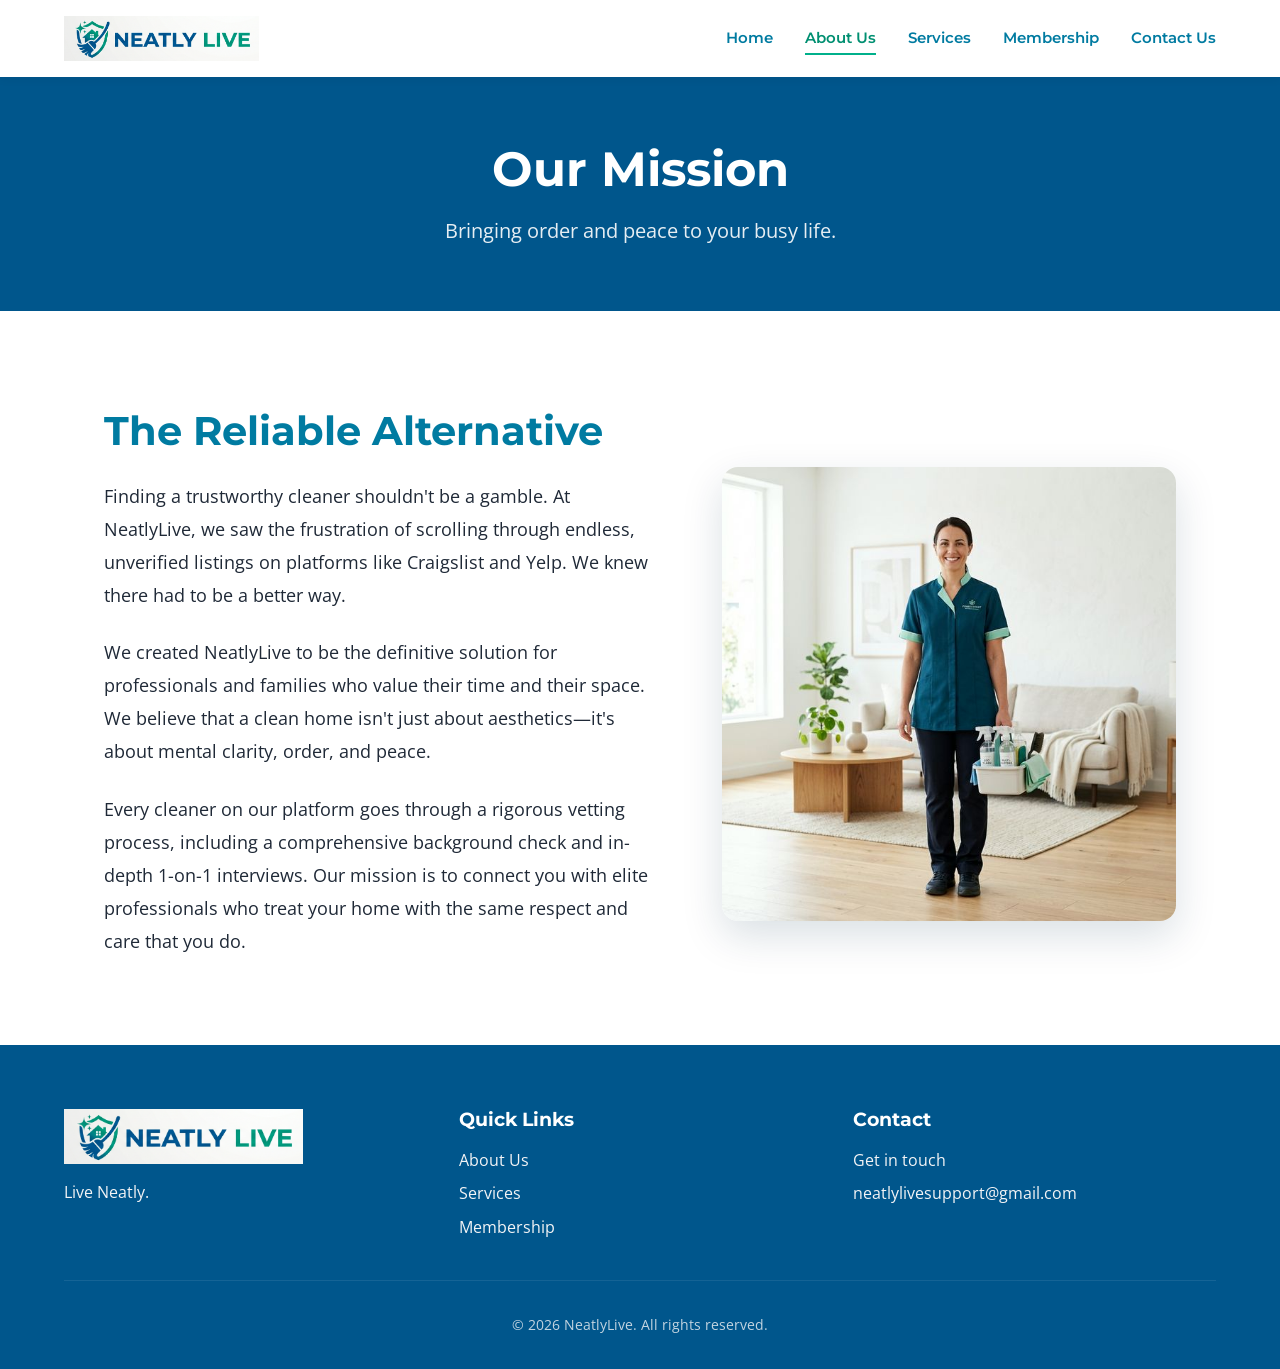
==== about.html @ 46726554 "yuh" ====
<!DOCTYPE html>
<html lang="en">

<head>
    <meta charset="UTF-8">
    <meta name="viewport" content="width=device-width, initial-scale=1.0">
    <title>About Us | NeatlyLive</title>
    <link
        href="https://fonts.googleapis.com/css2?family=Montserrat:wght@400;600;800&family=Open+Sans:wght@400;600&display=swap"
        rel="stylesheet">
    <link rel="stylesheet" href="index.css">
    <link rel="stylesheet" href="https://cdnjs.cloudflare.com/ajax/libs/font-awesome/6.4.0/css/all.min.css">
    <style>
        .page-header {
            background-color: var(--color-primary-navy);
            color: var(--color-bg-white);
            padding: 4rem 5%;
            text-align: center;
        }

        .page-header h1 {
            color: var(--color-bg-white);
            font-size: 3rem;
            margin-bottom: 1rem;
        }

        .about-content {
            display: flex;
            flex-wrap: wrap;
            gap: 4rem;
            align-items: center;
            margin-top: 2rem;
        }

        .about-text {
            flex: 1 1 500px;
        }

        .about-text h2 {
            font-size: 2.5rem;
            color: var(--color-primary-teal);
            margin-bottom: 1.5rem;
        }

        .about-text p {
            font-size: 1.15rem;
            margin-bottom: 1.5rem;
            color: var(--color-text-dark);
            line-height: 1.8;
        }

        .about-image {
            flex: 1 1 400px;
            border-radius: 16px;
            overflow: hidden;
            box-shadow: 0 15px 40px rgba(0, 48, 73, 0.15);
        }

        .about-image img {
            width: 100%;
            height: auto;
            display: block;
            object-fit: cover;
        }
    </style>
</head>

<body>
    <!-- Sticky Navigation -->
    <nav class="navbar" id="navbar">
        <a href="index.html" class="logo" style="display: flex; align-items: center;">
            <img src="LOGO_W%3AO%20SLOGAN%20LONG.png" alt="NeatlyLive Logo" style="height: 45px; width: auto;">
        </a>
        <div class="nav-links">
            <a href="index.html">Home</a>
            <a href="about.html" class="active">About Us</a>
            <a href="services.html">Services</a>
            <a href="membership.html">Membership</a>
            <a href="contact.html">Contact Us</a>
        </div>
    </nav>

    <header class="page-header">
        <h1>Our Mission</h1>
        <p style="font-size: 1.25rem; opacity: 0.9;">Bringing order and peace to your busy life.</p>
    </header>

    <section class="container">
        <div class="about-content">
            <div class="about-text">
                <h2>The Reliable Alternative</h2>
                <p>Finding a trustworthy cleaner shouldn't be a gamble. At NeatlyLive, we saw the frustration of scrolling
                    through endless, unverified listings on platforms like Craigslist and Yelp. We knew there had to be
                    a better way.</p>
                <p>We created NeatlyLive to be the definitive solution for professionals and families who value their time
                    and their space. We believe that a clean home isn't just about aesthetics—it's about mental clarity,
                    order, and peace.</p>
                <p>Every cleaner on our platform goes through a rigorous vetting process, including a comprehensive
                    background check and in-depth 1-on-1 interviews. Our mission is to connect you with elite
                    professionals who treat your home with the same respect and care that you do.</p>
            </div>
            <div class="about-image">
                <img src="about_team.png"
                    alt="A smiling, professional NeatlyLive team member holding cleaning supplies in a bright home.">
            </div>
        </div>
    </section>

    <!-- Footer base -->
    <footer class="footer">
        <div class="footer-content">
            <div class="footer-col">
                <a href="index.html" class="logo" style="display:block; margin-bottom: 1rem;">
                    <img src="LOGO_W%3AO%20SLOGAN%20LONG.png" alt="NeatlyLive Logo" style="height: 55px; width: auto;">
                </a>
                <p>Live Neatly.</p>
            </div>
            <div class="footer-col">
                <h3>Quick Links</h3>
                <ul style="padding:0;">
                    <li><a href="about.html">About Us</a></li>
                    <li><a href="services.html">Services</a></li>
                    <li><a href="membership.html">Membership</a></li>
                </ul>
            </div>
            <div class="footer-col">
                <h3>Contact</h3>
                <ul style="padding:0;">
                    <li><a href="contact.html">Get in touch</a></li>
                    <li>neatlylivesupport@gmail.com</li>
                </ul>
            </div>
        </div>
        <div class="footer-bottom">
            <p>&copy; 2026 NeatlyLive. All rights reserved.</p>
        </div>
    </footer>

    <script src="app.js"></script>
</body>

</html>
---- index.css ----
:root {
  /* Color Palette */
  --color-primary-navy: #00568c;
  --color-primary-teal: #007ba1;
  --color-accent-mint: #00b08b;
  --color-accent-mint-dark: #008f71;
  
  --color-text-dark: #1f2937;
  --color-text-light: #f3f4f6;
  --color-bg-white: #ffffff;
  --color-bg-light: #f9fafb;

  --font-primary: 'Montserrat', sans-serif;
  --font-secondary: 'Open Sans', sans-serif;
  
  --spacing-sm: 0.5rem;
  --spacing-md: 1rem;
  --spacing-lg: 2rem;
  --spacing-xl: 4rem;
  
  --transition-fast: 0.2s ease;
  --transition-normal: 0.3s ease;
}

/* Resets */
*, *::before, *::after {
  box-sizing: border-box;
  margin: 0;
  padding: 0;
}

html {
  scroll-behavior: smooth;
  font-size: 16px;
}

body {
  font-family: var(--font-secondary);
  color: var(--color-text-dark);
  background-color: var(--color-bg-white);
  line-height: 1.6;
}

h1, h2, h3, h4, h5, h6 {
  font-family: var(--font-primary);
  font-weight: 700;
  color: var(--color-primary-navy);
  margin-bottom: var(--spacing-md);
  line-height: 1.2;
}

a {
  text-decoration: none;
  color: inherit;
  transition: color var(--transition-fast);
}

ul {
  list-style: none;
}

img {
  max-width: 100%;
  display: block;
}

/* Navigation - Sticky */
.navbar {
  position: sticky;
  top: 0;
  width: 100%;
  background-color: var(--color-bg-white);
  box-shadow: 0 2px 10px rgba(0, 0, 0, 0.05);
  z-index: 1000;
  display: flex;
  justify-content: space-between;
  align-items: center;
  padding: 1rem 5%;
  transition: background-color var(--transition-normal);
}

.navbar .logo {
  font-family: var(--font-primary);
  font-size: 1.5rem;
  font-weight: 800;
  color: var(--color-primary-navy);
  display: flex;
  align-items: center;
  gap: 0.5rem;
}

.navbar .logo span {
  color: var(--color-accent-mint-dark);
}

.nav-links {
  display: flex;
  gap: 2rem;
}

.nav-links a {
  font-weight: 600;
  color: var(--color-primary-teal);
  position: relative;
  font-family: var(--font-primary);
  font-size: 0.95rem;
}

.nav-links a::after {
  content: '';
  position: absolute;
  width: 0;
  height: 2px;
  bottom: -4px;
  left: 0;
  background-color: var(--color-accent-mint);
  transition: width var(--transition-normal);
}

.nav-links a:hover::after, .nav-links a.active::after {
  width: 100%;
}

.nav-links a:hover, .nav-links a.active {
  color: var(--color-accent-mint-dark);
}

/* Call to Action Buttons */
.btn {
  display: inline-block;
  padding: 0.75rem 1.5rem;
  border-radius: 8px;
  font-family: var(--font-primary);
  font-weight: 600;
  text-align: center;
  cursor: pointer;
  transition: all var(--transition-normal);
  border: none;
  outline: none;
}

.btn-primary {
  background-color: var(--color-primary-navy);
  color: var(--color-bg-white);
}

.btn-primary:hover {
  background-color: var(--color-primary-teal);
  transform: translateY(-2px);
  box-shadow: 0 4px 10px rgba(0, 48, 73, 0.2);
}

.btn-accent {
  background-color: var(--color-accent-mint);
  color: var(--color-primary-navy);
}

.btn-accent:hover {
  background-color: var(--color-accent-mint-dark);
  color: var(--color-bg-white);
  transform: translateY(-2px);
  box-shadow: 0 4px 10px rgba(74, 222, 128, 0.3);
}

/* Container Utilities */
.container {
  max-width: 1200px;
  margin: 0 auto;
  padding: var(--spacing-xl) 5%;
}

.section-title {
  text-align: center;
  font-size: 2.5rem;
  margin-bottom: var(--spacing-lg);
  position: relative;
  display: inline-block;
}

.section-title::after {
  content: '';
  position: absolute;
  width: 50%;
  height: 4px;
  background-color: var(--color-accent-mint);
  bottom: -10px;
  left: 25%;
  border-radius: 2px;
}

/* Hero Section Base */
.hero {
  min-height: 80vh;
  display: flex;
  align-items: center;
  justify-content: center;
  text-align: center;
  background-size: cover;
  background-position: center;
  position: relative;
  color: var(--color-bg-white);
}

.hero-overlay {
  position: absolute;
  top: 0;
  left: 0;
  width: 100%;
  height: 100%;
  background-color: rgba(0, 48, 73, 0.6); /* Navy tint */
  z-index: 1;
}

.hero-content {
  position: relative;
  z-index: 2;
  max-width: 800px;
  padding: 2rem;
}

.hero-content h1 {
  color: var(--color-bg-white);
  font-size: 4rem;
  margin-bottom: 1.5rem;
  text-shadow: 0 2px 4px rgba(0,0,0,0.5);
}

.hero-content p {
  font-size: 1.25rem;
  margin-bottom: 2rem;
  text-shadow: 0 1px 3px rgba(0,0,0,0.5);
}

/* Footer */
.footer {
  background-color: var(--color-primary-navy);
  color: var(--color-text-light);
  padding: 4rem 5% 2rem;
  font-family: var(--font-secondary);
}

.footer-content {
  max-width: 1200px;
  margin: 0 auto;
  display: grid;
  grid-template-columns: repeat(auto-fit, minmax(250px, 1fr));
  gap: 2rem;
  margin-bottom: 2rem;
}

.footer-col h3 {
  color: var(--color-bg-white);
  margin-bottom: 1rem;
}

.footer-col ul li {
  margin-bottom: 0.5rem;
}

.footer-col a:hover {
  color: var(--color-accent-mint);
}

.footer-bottom {
  text-align: center;
  padding-top: 2rem;
  border-top: 1px solid rgba(255, 255, 255, 0.1);
  font-size: 0.9rem;
  opacity: 0.8;
}

/* Responsive adjustments */
@media (max-width: 768px) {
  .nav-links {
    display: none; 
  }
  
  .hero-content h1 {
    font-size: 2.5rem;
  }
}
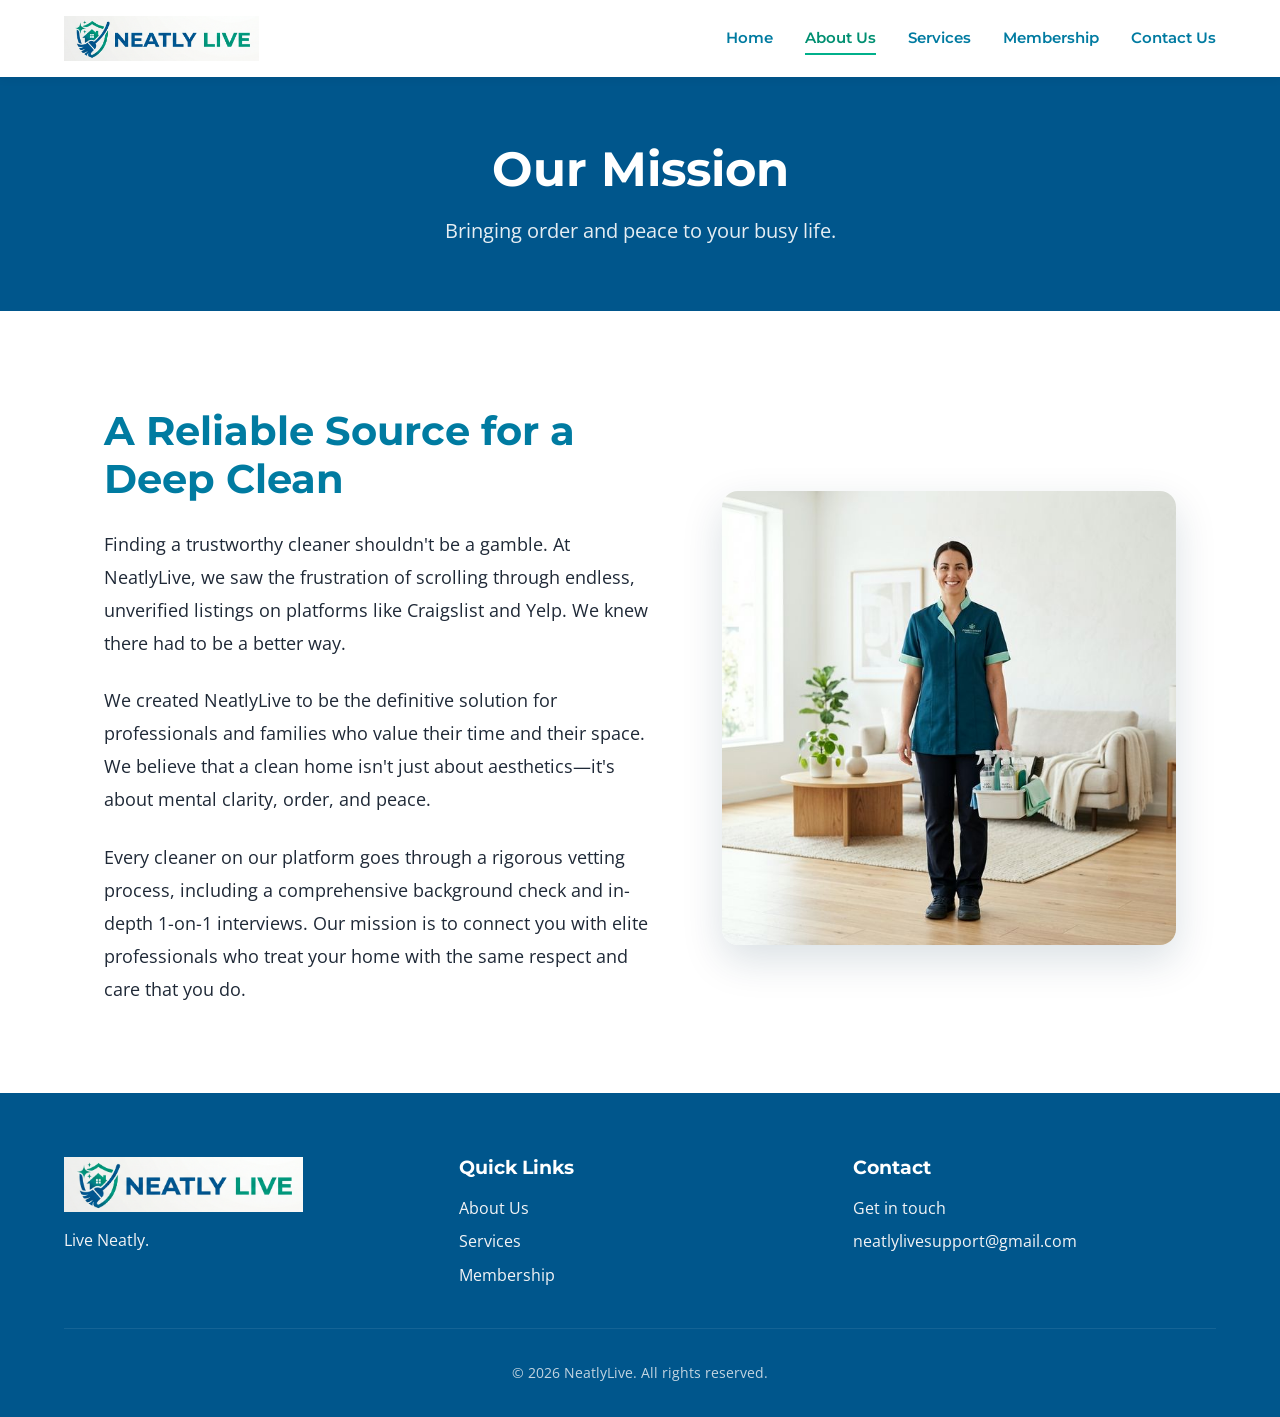
==== commit 1b5210ba: "yhe" ====
--- a/about.html
+++ b/about.html
@@ -88,7 +88,7 @@
     <section class="container">
         <div class="about-content">
             <div class="about-text">
-                <h2>The Reliable Alternative</h2>
+                <h2>A Reliable Source for a Deep Clean</h2>
                 <p>Finding a trustworthy cleaner shouldn't be a gamble. At NeatlyLive, we saw the frustration of scrolling
                     through endless, unverified listings on platforms like Craigslist and Yelp. We knew there had to be
                     a better way.</p>
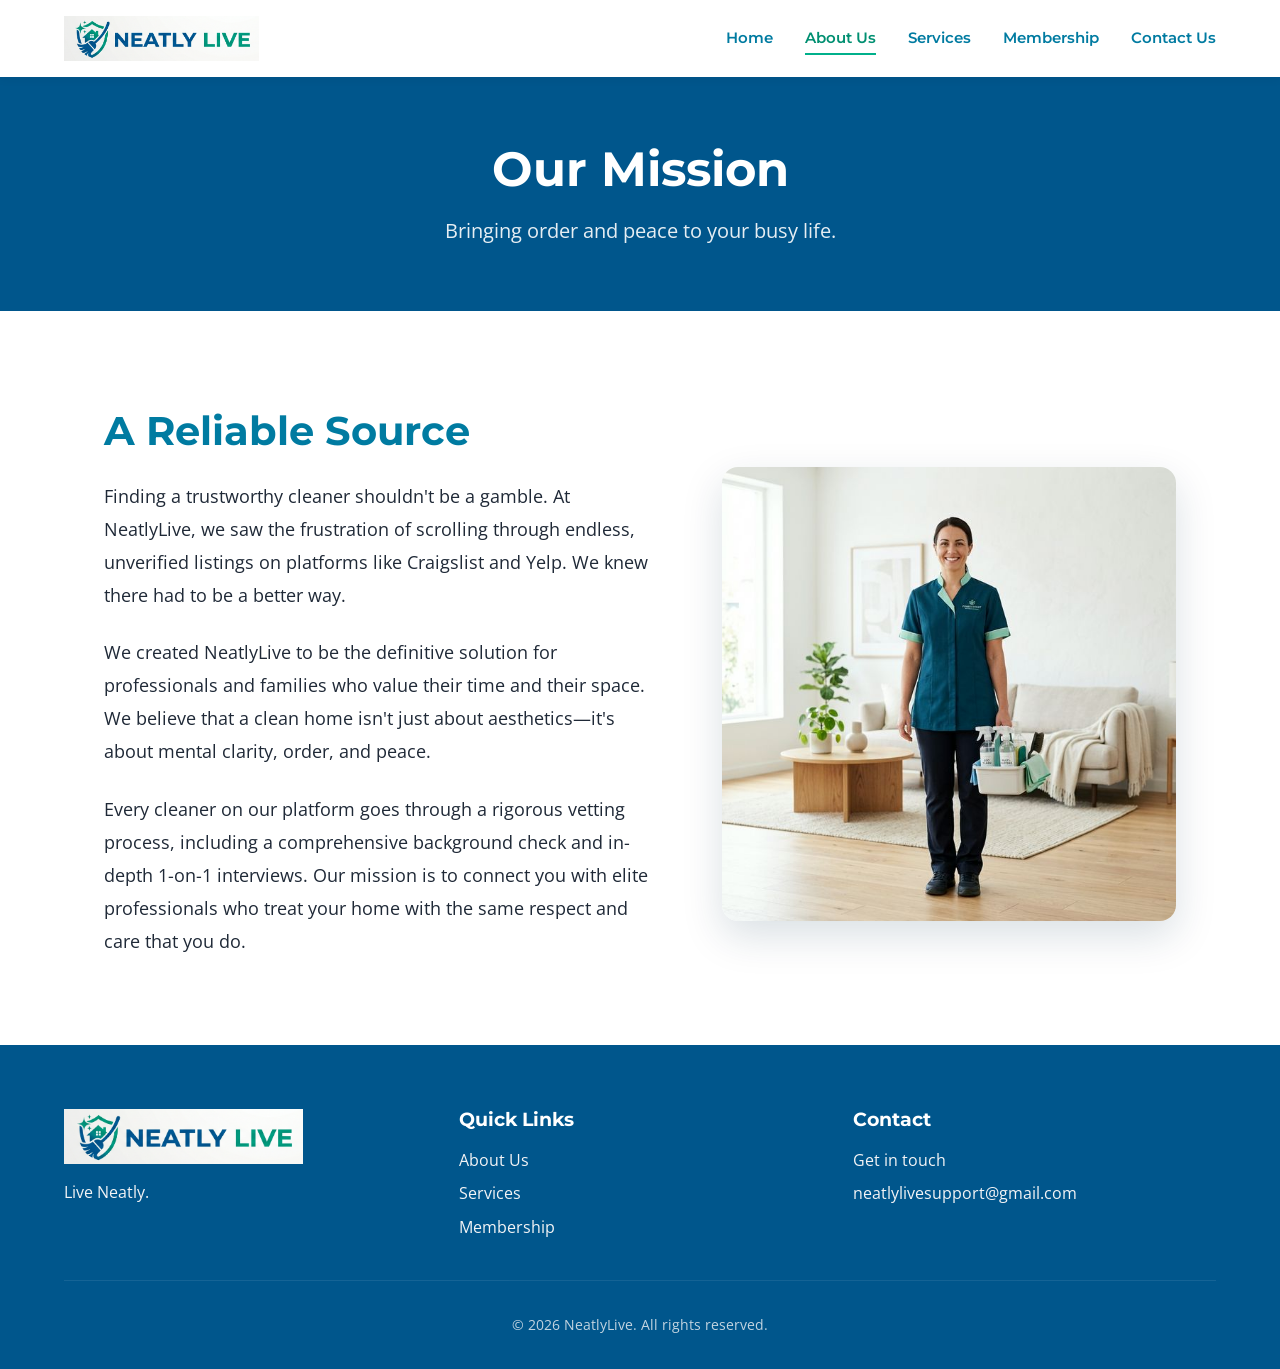
==== commit a6332ca3: "Update about.html" ====
--- a/about.html
+++ b/about.html
@@ -88,11 +88,13 @@
     <section class="container">
         <div class="about-content">
             <div class="about-text">
-                <h2>A Reliable Source for a Deep Clean</h2>
-                <p>Finding a trustworthy cleaner shouldn't be a gamble. At NeatlyLive, we saw the frustration of scrolling
+                <h2>A Reliable Source</h2>
+                <p>Finding a trustworthy cleaner shouldn't be a gamble. At NeatlyLive, we saw the frustration of
+                    scrolling
                     through endless, unverified listings on platforms like Craigslist and Yelp. We knew there had to be
                     a better way.</p>
-                <p>We created NeatlyLive to be the definitive solution for professionals and families who value their time
+                <p>We created NeatlyLive to be the definitive solution for professionals and families who value their
+                    time
                     and their space. We believe that a clean home isn't just about aesthetics—it's about mental clarity,
                     order, and peace.</p>
                 <p>Every cleaner on our platform goes through a rigorous vetting process, including a comprehensive
--- a/index.css
+++ b/index.css
@@ -152,7 +152,7 @@
 
 .btn-accent {
   background-color: var(--color-accent-mint);
-  color: var(--color-primary-navy);
+  color: var(--color-bg-white);
 }
 
 .btn-accent:hover {
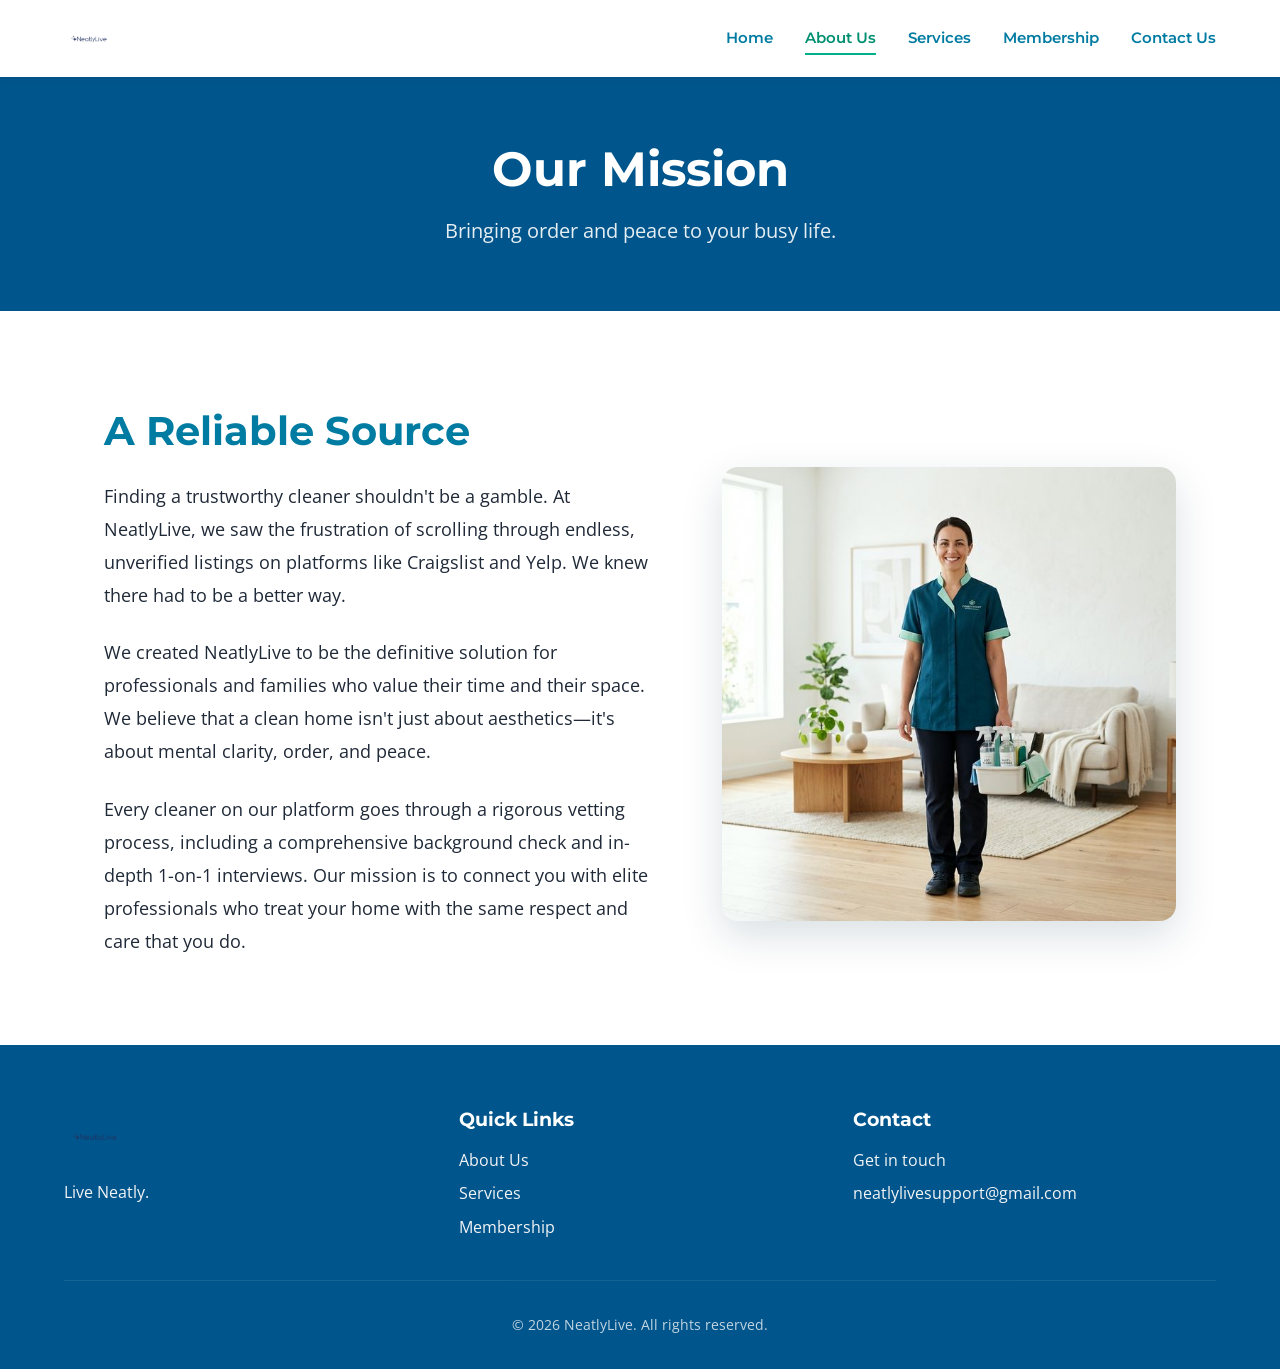
==== commit a07a324a: "f" ====
--- a/about.html
+++ b/about.html
@@ -69,7 +69,7 @@
     <!-- Sticky Navigation -->
     <nav class="navbar" id="navbar">
         <a href="index.html" class="logo" style="display: flex; align-items: center;">
-            <img src="LOGO_W%3AO%20SLOGAN%20LONG.png" alt="NeatlyLive Logo" style="height: 45px; width: auto;">
+            <img src="LogoRedesign.png" alt="NeatlyLive Logo" style="height: 45px; width: auto;">
         </a>
         <div class="nav-links">
             <a href="index.html">Home</a>
@@ -113,7 +113,7 @@
         <div class="footer-content">
             <div class="footer-col">
                 <a href="index.html" class="logo" style="display:block; margin-bottom: 1rem;">
-                    <img src="LOGO_W%3AO%20SLOGAN%20LONG.png" alt="NeatlyLive Logo" style="height: 55px; width: auto;">
+                    <img src="LogoRedesign.png" alt="NeatlyLive Logo" style="height: 55px; width: auto;">
                 </a>
                 <p>Live Neatly.</p>
             </div>
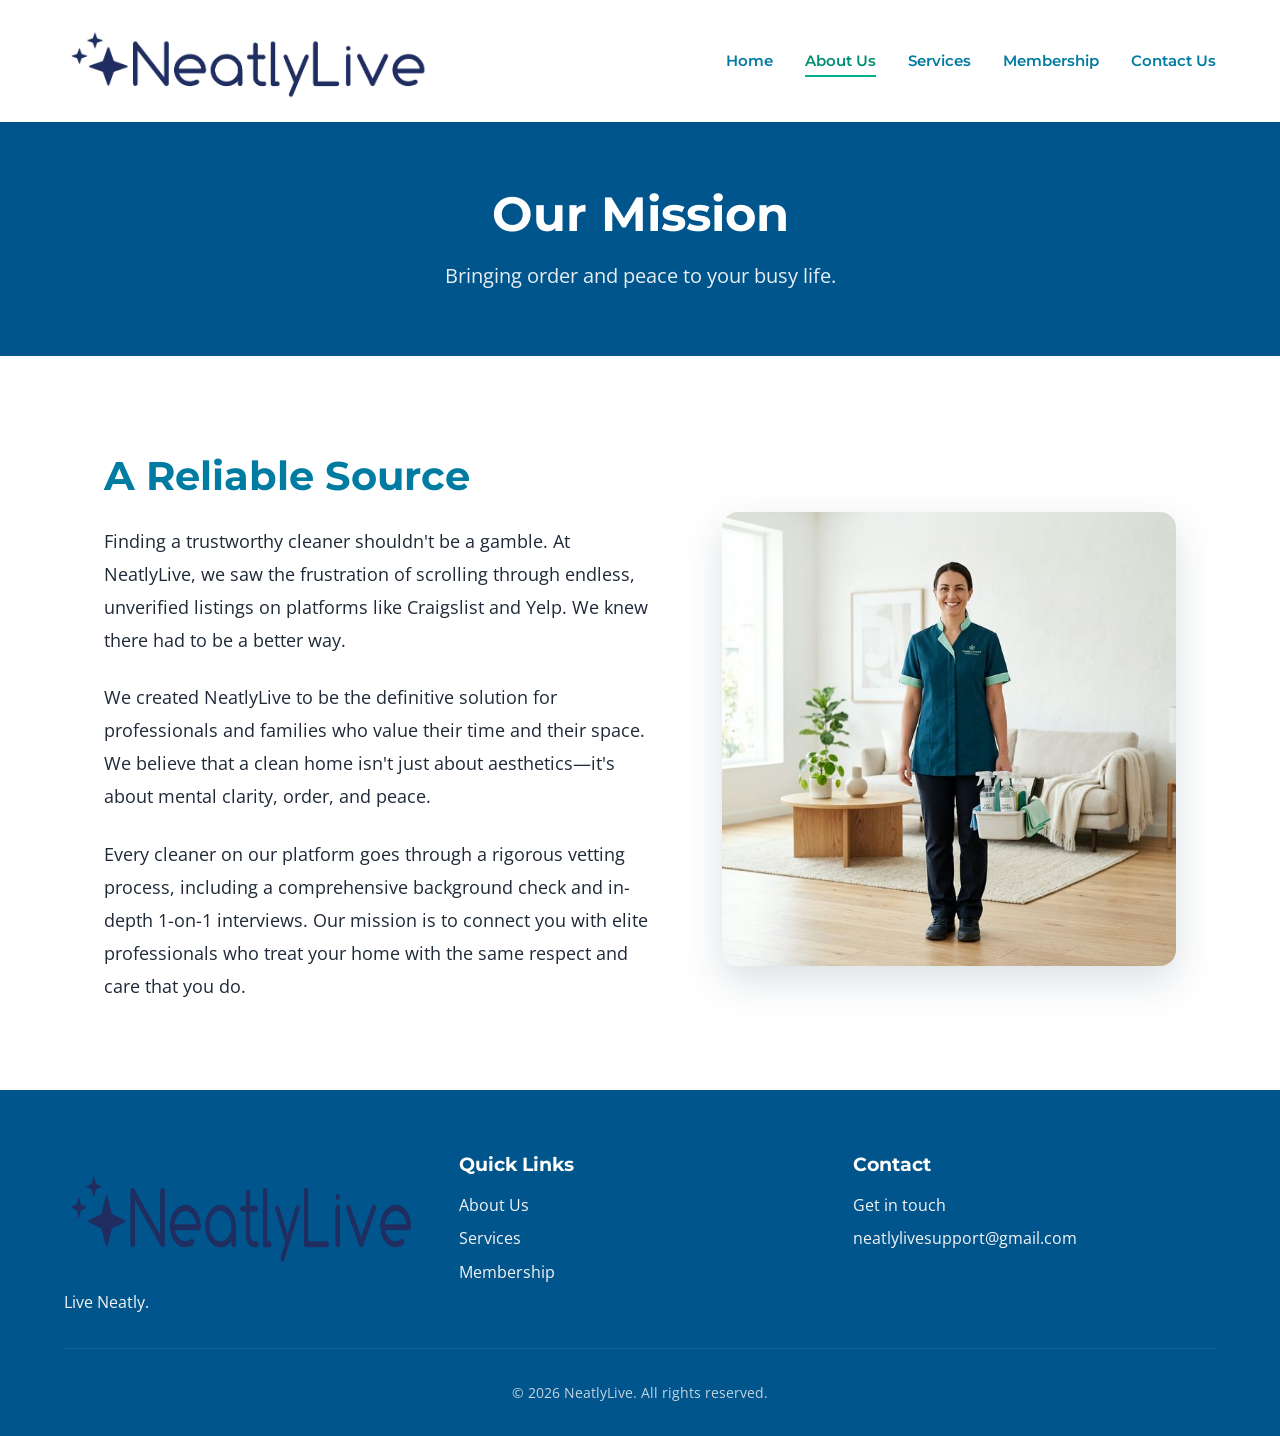
==== commit 1a52af9e: "yes" ====
--- a/about.html
+++ b/about.html
@@ -69,7 +69,7 @@
     <!-- Sticky Navigation -->
     <nav class="navbar" id="navbar">
         <a href="index.html" class="logo" style="display: flex; align-items: center;">
-            <img src="LogoRedesign.png" alt="NeatlyLive Logo" style="height: 45px; width: auto;">
+            <img src="LogoRedesign.png" alt="NeatlyLive Logo" style="height: 90px; width: auto;">
         </a>
         <div class="nav-links">
             <a href="index.html">Home</a>
@@ -113,7 +113,7 @@
         <div class="footer-content">
             <div class="footer-col">
                 <a href="index.html" class="logo" style="display:block; margin-bottom: 1rem;">
-                    <img src="LogoRedesign.png" alt="NeatlyLive Logo" style="height: 55px; width: auto;">
+                    <img src="LogoRedesign.png" alt="NeatlyLive Logo" style="height: 120px; width: auto;">
                 </a>
                 <p>Live Neatly.</p>
             </div>
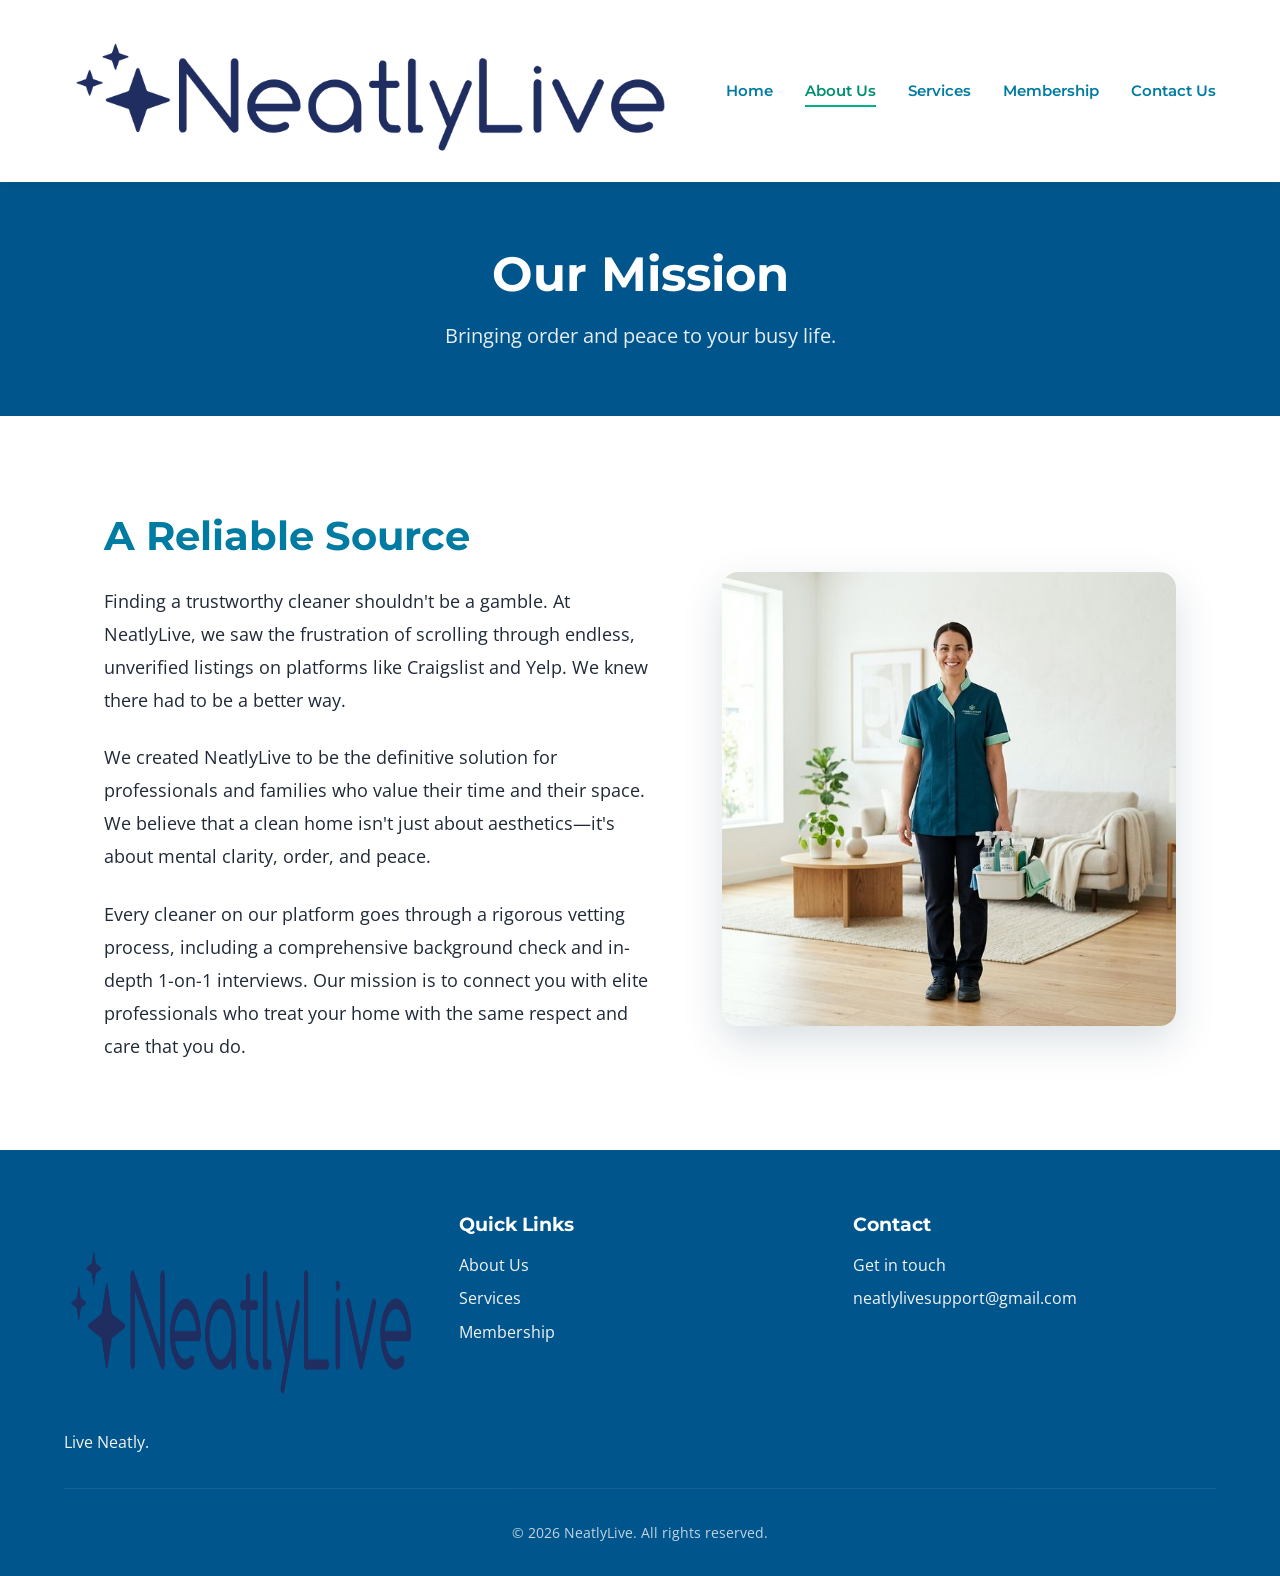
==== commit 081798b6: "u" ====
--- a/about.html
+++ b/about.html
@@ -69,7 +69,7 @@
     <!-- Sticky Navigation -->
     <nav class="navbar" id="navbar">
         <a href="index.html" class="logo" style="display: flex; align-items: center;">
-            <img src="LogoRedesign.png" alt="NeatlyLive Logo" style="height: 90px; width: auto;">
+            <img src="LogoRedesign.png" alt="NeatlyLive Logo" style="height: 150px; width: auto;">
         </a>
         <div class="nav-links">
             <a href="index.html">Home</a>
@@ -113,7 +113,7 @@
         <div class="footer-content">
             <div class="footer-col">
                 <a href="index.html" class="logo" style="display:block; margin-bottom: 1rem;">
-                    <img src="LogoRedesign.png" alt="NeatlyLive Logo" style="height: 120px; width: auto;">
+                    <img src="LogoRedesign.png" alt="NeatlyLive Logo" style="height: 200px; width: auto;">
                 </a>
                 <p>Live Neatly.</p>
             </div>
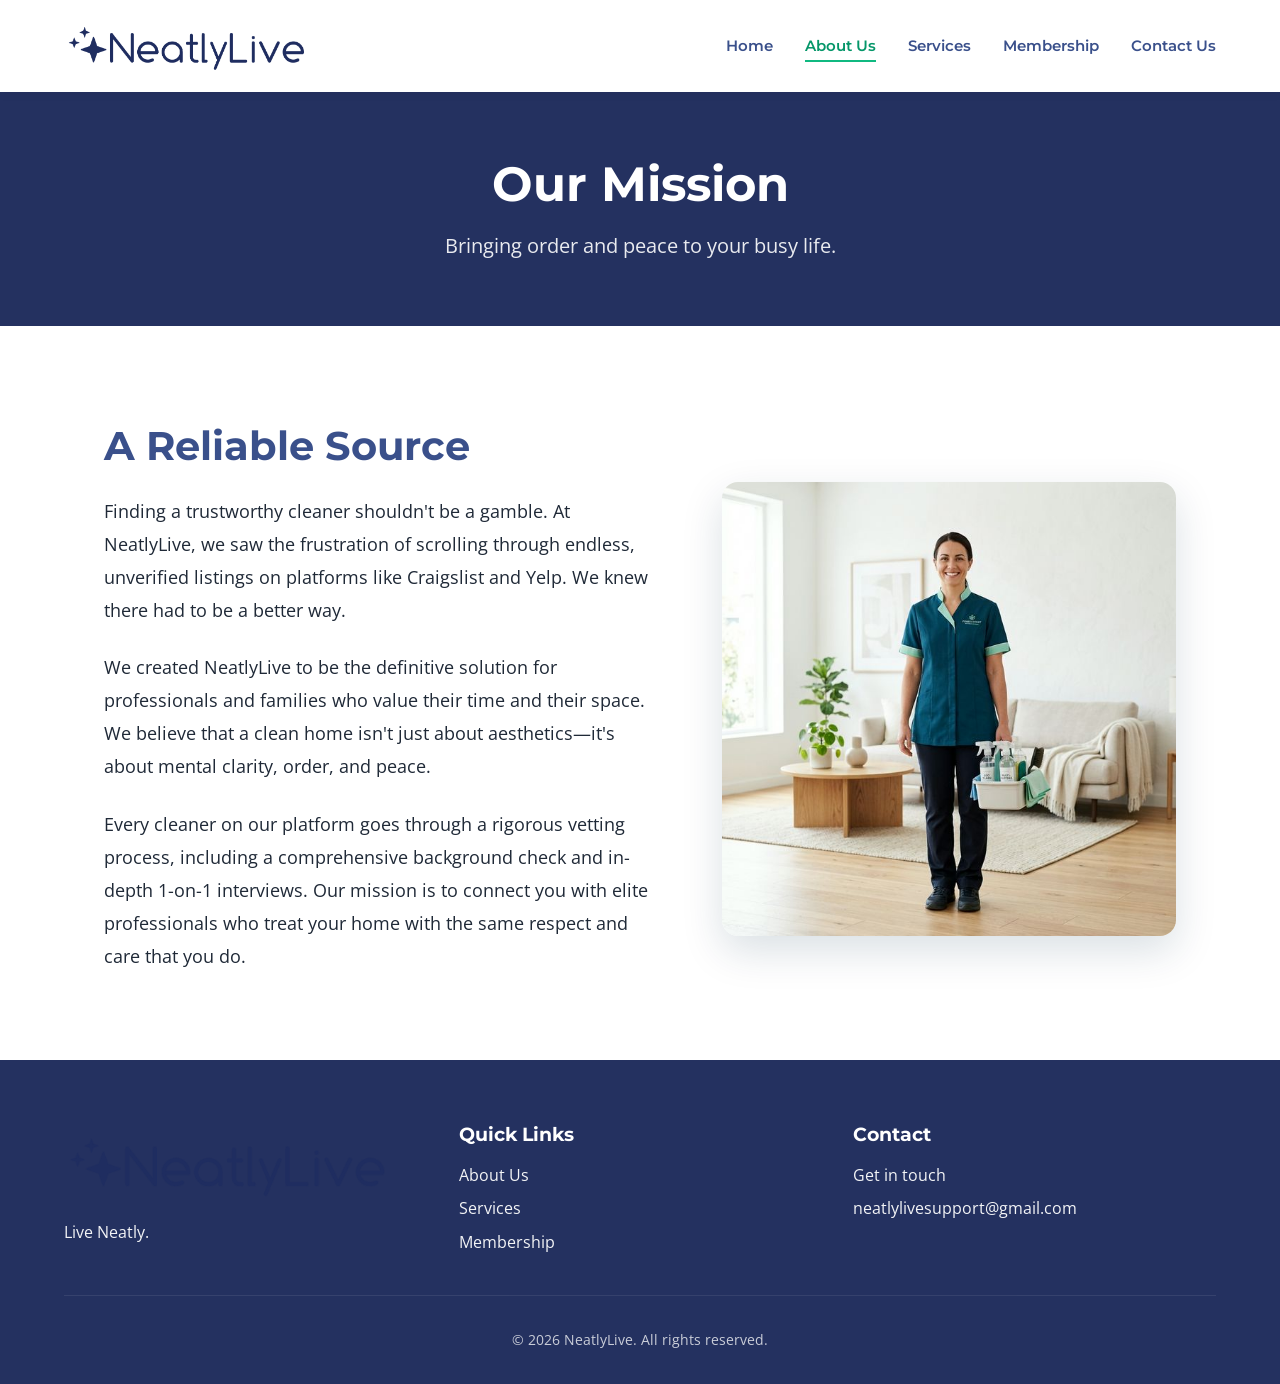
==== commit bbb7c89f: "redesign" ====
--- a/about.html
+++ b/about.html
@@ -69,7 +69,7 @@
     <!-- Sticky Navigation -->
     <nav class="navbar" id="navbar">
         <a href="index.html" class="logo" style="display: flex; align-items: center;">
-            <img src="LogoRedesign.png" alt="NeatlyLive Logo" style="height: 150px; width: auto;">
+            <img src="LogoRedesign.png" alt="NeatlyLive Logo" style="height: 60px; width: auto;">
         </a>
         <div class="nav-links">
             <a href="index.html">Home</a>
@@ -113,7 +113,7 @@
         <div class="footer-content">
             <div class="footer-col">
                 <a href="index.html" class="logo" style="display:block; margin-bottom: 1rem;">
-                    <img src="LogoRedesign.png" alt="NeatlyLive Logo" style="height: 200px; width: auto;">
+                    <img src="LogoRedesign.png" alt="NeatlyLive Logo" style="height: 80px; width: auto;">
                 </a>
                 <p>Live Neatly.</p>
             </div>
--- a/index.css
+++ b/index.css
@@ -1,9 +1,9 @@
 :root {
   /* Color Palette */
-  --color-primary-navy: #00568c;
-  --color-primary-teal: #007ba1;
-  --color-accent-mint: #00b08b;
-  --color-accent-mint-dark: #008f71;
+  --color-primary-navy: #243160;
+  --color-primary-teal: #3a508b;
+  --color-accent-mint: #10b981;
+  --color-accent-mint-dark: #059669;
   
   --color-text-dark: #1f2937;
   --color-text-light: #f3f4f6;
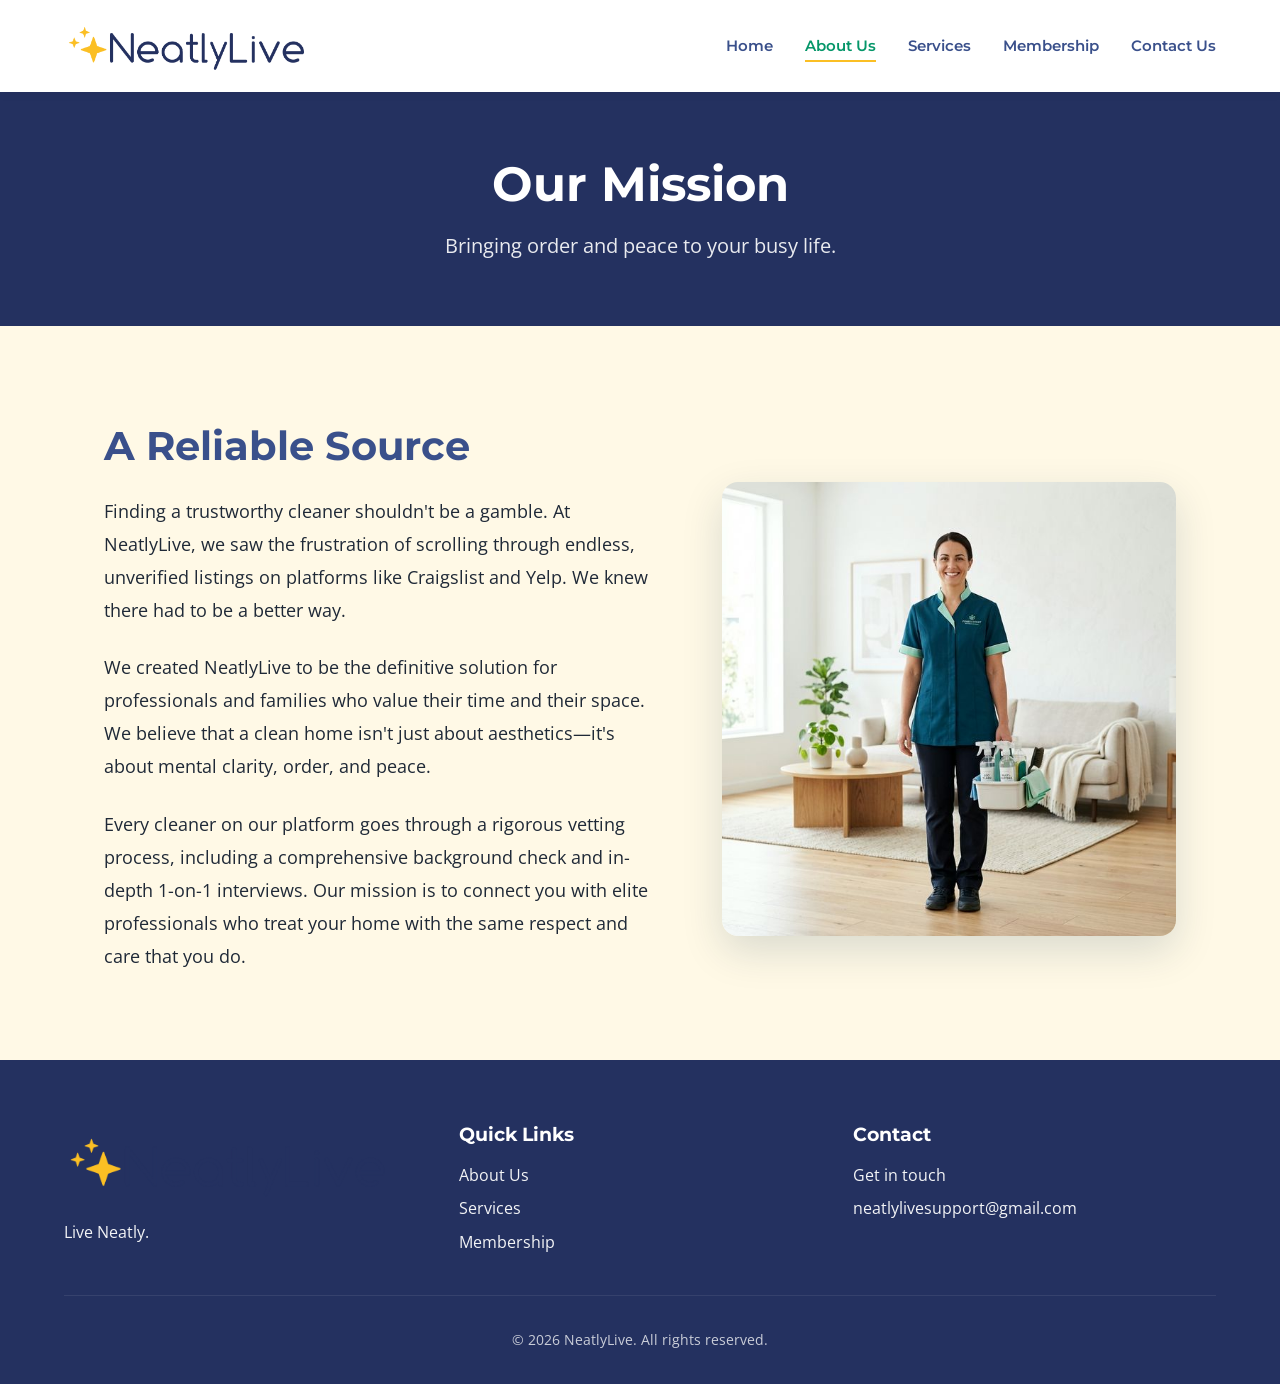
==== commit 0c9cbb4c: "stars" ====
--- a/about.html
+++ b/about.html
@@ -71,7 +71,10 @@
         <a href="index.html" class="logo" style="display: flex; align-items: center;">
             <img src="LogoRedesign.png" alt="NeatlyLive Logo" style="height: 60px; width: auto;">
         </a>
-        <div class="nav-links">
+        <button class="mobile-menu-btn" aria-label="Menu" onclick="toggleMenu()">
+            <img src="menu-sparkles.png" alt="Menu" style="height: 30px; width: auto;">
+        </button>
+        <div class="nav-links" id="navLinks">
             <a href="index.html">Home</a>
             <a href="about.html" class="active">About Us</a>
             <a href="services.html">Services</a>
--- a/index.css
+++ b/index.css
@@ -4,11 +4,13 @@
   --color-primary-teal: #3a508b;
   --color-accent-mint: #10b981;
   --color-accent-mint-dark: #059669;
+  --color-accent-yellow: #fbbf24;
   
   --color-text-dark: #1f2937;
   --color-text-light: #f3f4f6;
   --color-bg-white: #ffffff;
   --color-bg-light: #f9fafb;
+  --color-bg-main: #fff9e6;
 
   --font-primary: 'Montserrat', sans-serif;
   --font-secondary: 'Open Sans', sans-serif;
@@ -37,7 +39,7 @@
 body {
   font-family: var(--font-secondary);
   color: var(--color-text-dark);
-  background-color: var(--color-bg-white);
+  background-color: var(--color-bg-main);
   line-height: 1.6;
 }
 
@@ -113,7 +115,7 @@
   height: 2px;
   bottom: -4px;
   left: 0;
-  background-color: var(--color-accent-mint);
+  background-color: var(--color-accent-yellow);
   transition: width var(--transition-normal);
 }
 
@@ -182,7 +184,7 @@
   position: absolute;
   width: 50%;
   height: 4px;
-  background-color: var(--color-accent-mint);
+  background-color: var(--color-accent-yellow);
   bottom: -10px;
   left: 25%;
   border-radius: 2px;
@@ -270,9 +272,35 @@
 }
 
 /* Responsive adjustments */
+.mobile-menu-btn {
+  display: none;
+  background: none;
+  border: none;
+  cursor: pointer;
+  padding: 0.5rem;
+}
+
 @media (max-width: 768px) {
+  .mobile-menu-btn {
+    display: block;
+  }
+
   .nav-links {
     display: none; 
+    position: absolute;
+    top: 100%;
+    left: 0;
+    width: 100%;
+    background-color: var(--color-bg-white);
+    flex-direction: column;
+    padding: 1.5rem 5%;
+    box-shadow: 0 4px 10px rgba(0, 0, 0, 0.05);
+    text-align: center;
+    gap: 1.5rem;
+  }
+
+  .nav-links.active {
+    display: flex;
   }
   
   .hero-content h1 {
